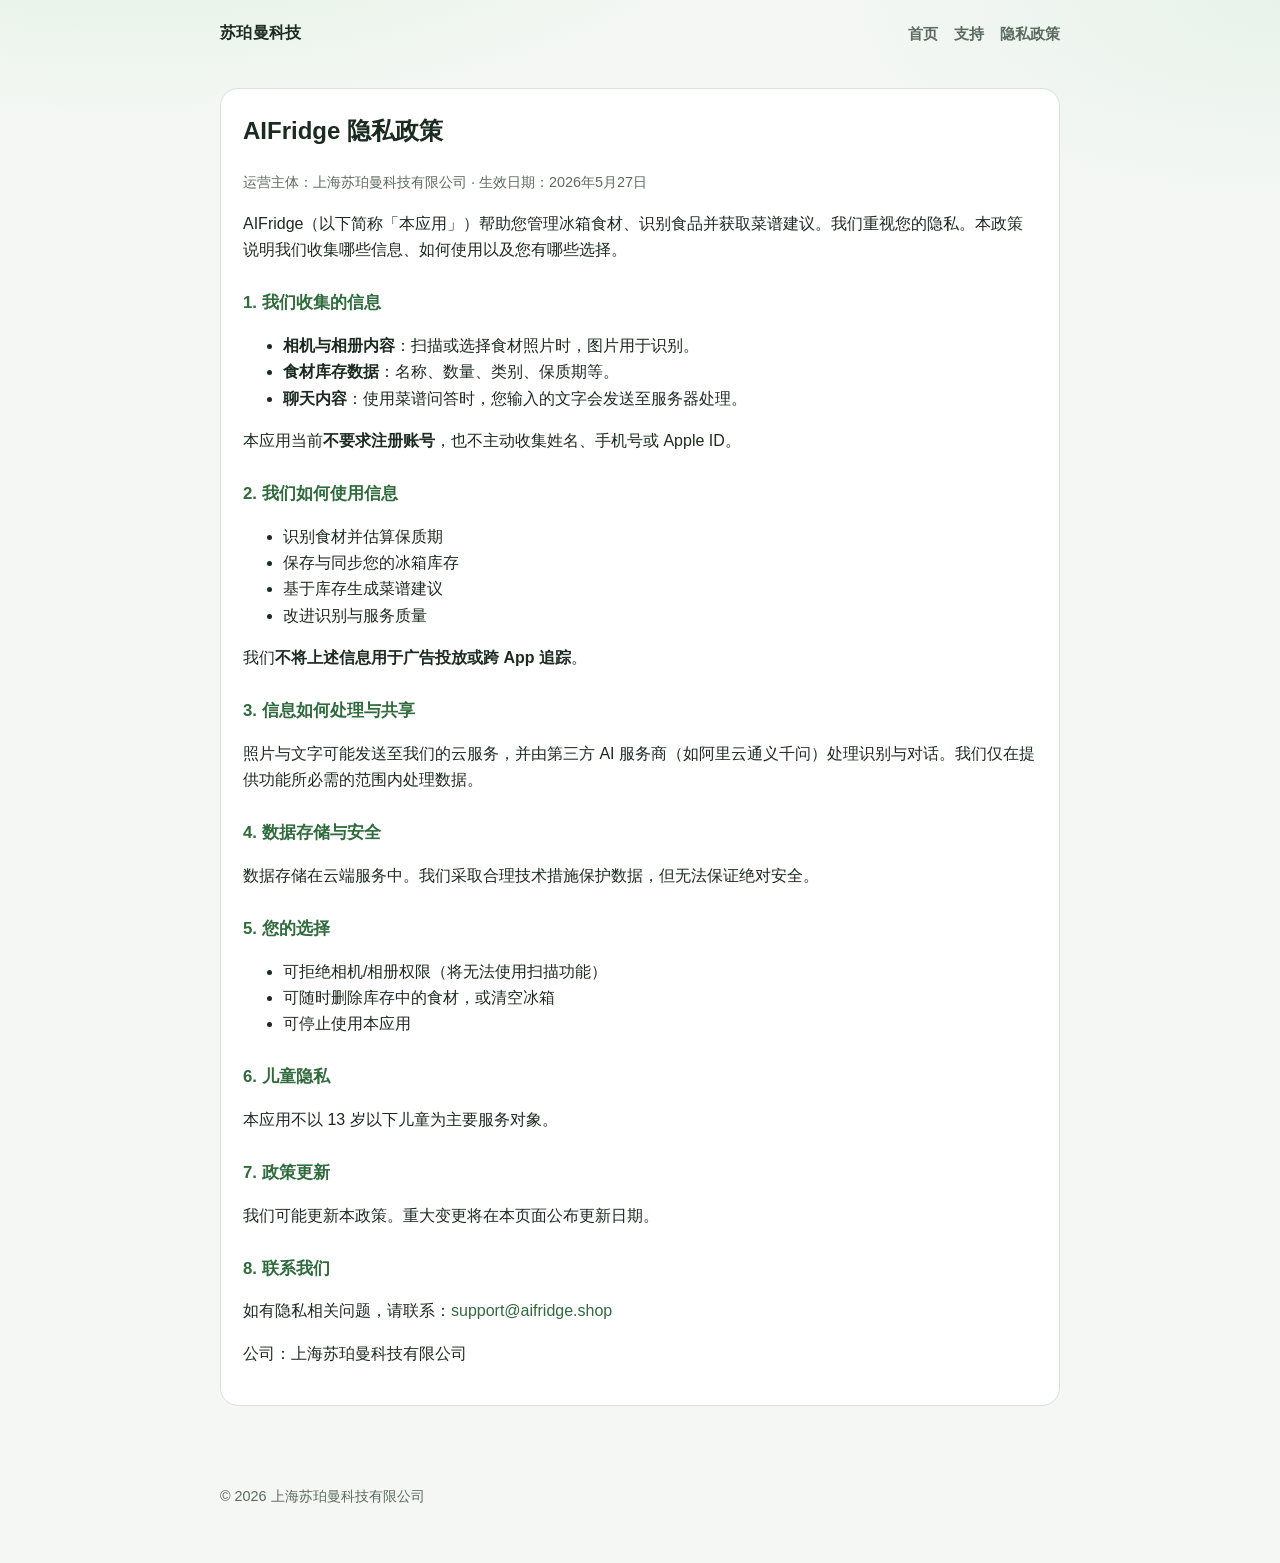
==== privacy.html @ 8b3e8989 "+add web" ====
<!DOCTYPE html>
<html lang="zh-CN">
<head>
  <meta charset="UTF-8" />
  <meta name="viewport" content="width=device-width, initial-scale=1" />
  <title>隐私政策 · AIFridge</title>
  <link rel="stylesheet" href="./styles.css" />
</head>
<body>
  <header class="top">
    <a class="brand" href="./index.html">苏珀曼科技</a>
    <nav>
      <a href="./index.html">首页</a>
      <a href="./support.html">支持</a>
      <a href="./privacy.html">隐私政策</a>
    </nav>
  </header>

  <main>
    <article class="block legal">
      <h1>AIFridge 隐私政策</h1>
      <p class="meta">运营主体：上海苏珀曼科技有限公司 · 生效日期：2026年5月27日</p>

      <p>AIFridge（以下简称「本应用」）帮助您管理冰箱食材、识别食品并获取菜谱建议。我们重视您的隐私。本政策说明我们收集哪些信息、如何使用以及您有哪些选择。</p>

      <h2>1. 我们收集的信息</h2>
      <ul>
        <li><strong>相机与相册内容</strong>：扫描或选择食材照片时，图片用于识别。</li>
        <li><strong>食材库存数据</strong>：名称、数量、类别、保质期等。</li>
        <li><strong>聊天内容</strong>：使用菜谱问答时，您输入的文字会发送至服务器处理。</li>
      </ul>
      <p>本应用当前<strong>不要求注册账号</strong>，也不主动收集姓名、手机号或 Apple ID。</p>

      <h2>2. 我们如何使用信息</h2>
      <ul>
        <li>识别食材并估算保质期</li>
        <li>保存与同步您的冰箱库存</li>
        <li>基于库存生成菜谱建议</li>
        <li>改进识别与服务质量</li>
      </ul>
      <p>我们<strong>不将上述信息用于广告投放或跨 App 追踪</strong>。</p>

      <h2>3. 信息如何处理与共享</h2>
      <p>照片与文字可能发送至我们的云服务，并由第三方 AI 服务商（如阿里云通义千问）处理识别与对话。我们仅在提供功能所必需的范围内处理数据。</p>

      <h2>4. 数据存储与安全</h2>
      <p>数据存储在云端服务中。我们采取合理技术措施保护数据，但无法保证绝对安全。</p>

      <h2>5. 您的选择</h2>
      <ul>
        <li>可拒绝相机/相册权限（将无法使用扫描功能）</li>
        <li>可随时删除库存中的食材，或清空冰箱</li>
        <li>可停止使用本应用</li>
      </ul>

      <h2>6. 儿童隐私</h2>
      <p>本应用不以 13 岁以下儿童为主要服务对象。</p>

      <h2>7. 政策更新</h2>
      <p>我们可能更新本政策。重大变更将在本页面公布更新日期。</p>

      <h2>8. 联系我们</h2>
      <p>如有隐私相关问题，请联系：<a href="mailto:support@aifridge.shop">support@aifridge.shop</a></p>
      <p>公司：上海苏珀曼科技有限公司</p>
    </article>
  </main>

  <footer>
    <p>© 2026 上海苏珀曼科技有限公司</p>
  </footer>
</body>
</html>
---- styles.css ----
:root {
  --bg: #f4f7f4;
  --ink: #1c2b1f;
  --muted: #5b6b5e;
  --accent: #2f6b3c;
  --card: #ffffff;
  --line: #d7e3d9;
}

* { box-sizing: border-box; }
body {
  margin: 0;
  font-family: -apple-system, BlinkMacSystemFont, "Segoe UI", "PingFang SC", "Hiragino Sans GB", sans-serif;
  color: var(--ink);
  background:
    radial-gradient(1200px 500px at 10% -10%, #dcefdc 0%, transparent 55%),
    radial-gradient(900px 400px at 100% 0%, #e8f2ea 0%, transparent 50%),
    var(--bg);
  line-height: 1.65;
}

a { color: var(--accent); text-decoration: none; }
a:hover { text-decoration: underline; }

.top {
  max-width: 880px;
  margin: 0 auto;
  padding: 20px 20px 0;
  display: flex;
  align-items: center;
  justify-content: space-between;
  gap: 16px;
}
.brand {
  font-weight: 800;
  color: var(--ink);
  letter-spacing: 0.02em;
}
nav { display: flex; gap: 16px; flex-wrap: wrap; }
nav a { color: var(--muted); font-size: 0.95rem; font-weight: 600; }

main { max-width: 880px; margin: 0 auto; padding: 24px 20px 64px; }

.hero {
  padding: 48px 0 28px;
}
.eyebrow {
  margin: 0 0 8px;
  color: var(--accent);
  font-weight: 700;
  letter-spacing: 0.08em;
  text-transform: uppercase;
  font-size: 0.8rem;
}
.hero h1 {
  margin: 0;
  font-size: clamp(2.4rem, 6vw, 3.6rem);
  line-height: 1.05;
  letter-spacing: -0.03em;
}
.lead {
  margin: 14px 0 0;
  max-width: 34rem;
  font-size: 1.15rem;
  color: var(--muted);
}
.actions { display: flex; gap: 12px; flex-wrap: wrap; margin-top: 24px; }
.btn {
  display: inline-block;
  background: var(--accent);
  color: #fff !important;
  padding: 12px 18px;
  border-radius: 999px;
  font-weight: 700;
  text-decoration: none !important;
}
.btn.ghost {
  background: transparent;
  color: var(--accent) !important;
  border: 1.5px solid var(--accent);
}

.block {
  background: var(--card);
  border: 1px solid var(--line);
  border-radius: 18px;
  padding: 22px 22px;
  margin-top: 18px;
}
.block h1, .block h2 { margin-top: 0; }
.legal h2 { margin-top: 1.6rem; font-size: 1.05rem; color: var(--accent); }
.meta { color: var(--muted); font-size: 0.9rem; }
.info { display: grid; grid-template-columns: 6rem 1fr; gap: 8px 12px; margin: 0; }
.info dt { color: var(--muted); }
.info dd { margin: 0; font-weight: 600; }
.note { color: var(--muted); font-size: 0.9rem; }

footer {
  max-width: 880px;
  margin: 0 auto;
  padding: 0 20px 40px;
  color: var(--muted);
  font-size: 0.9rem;
}
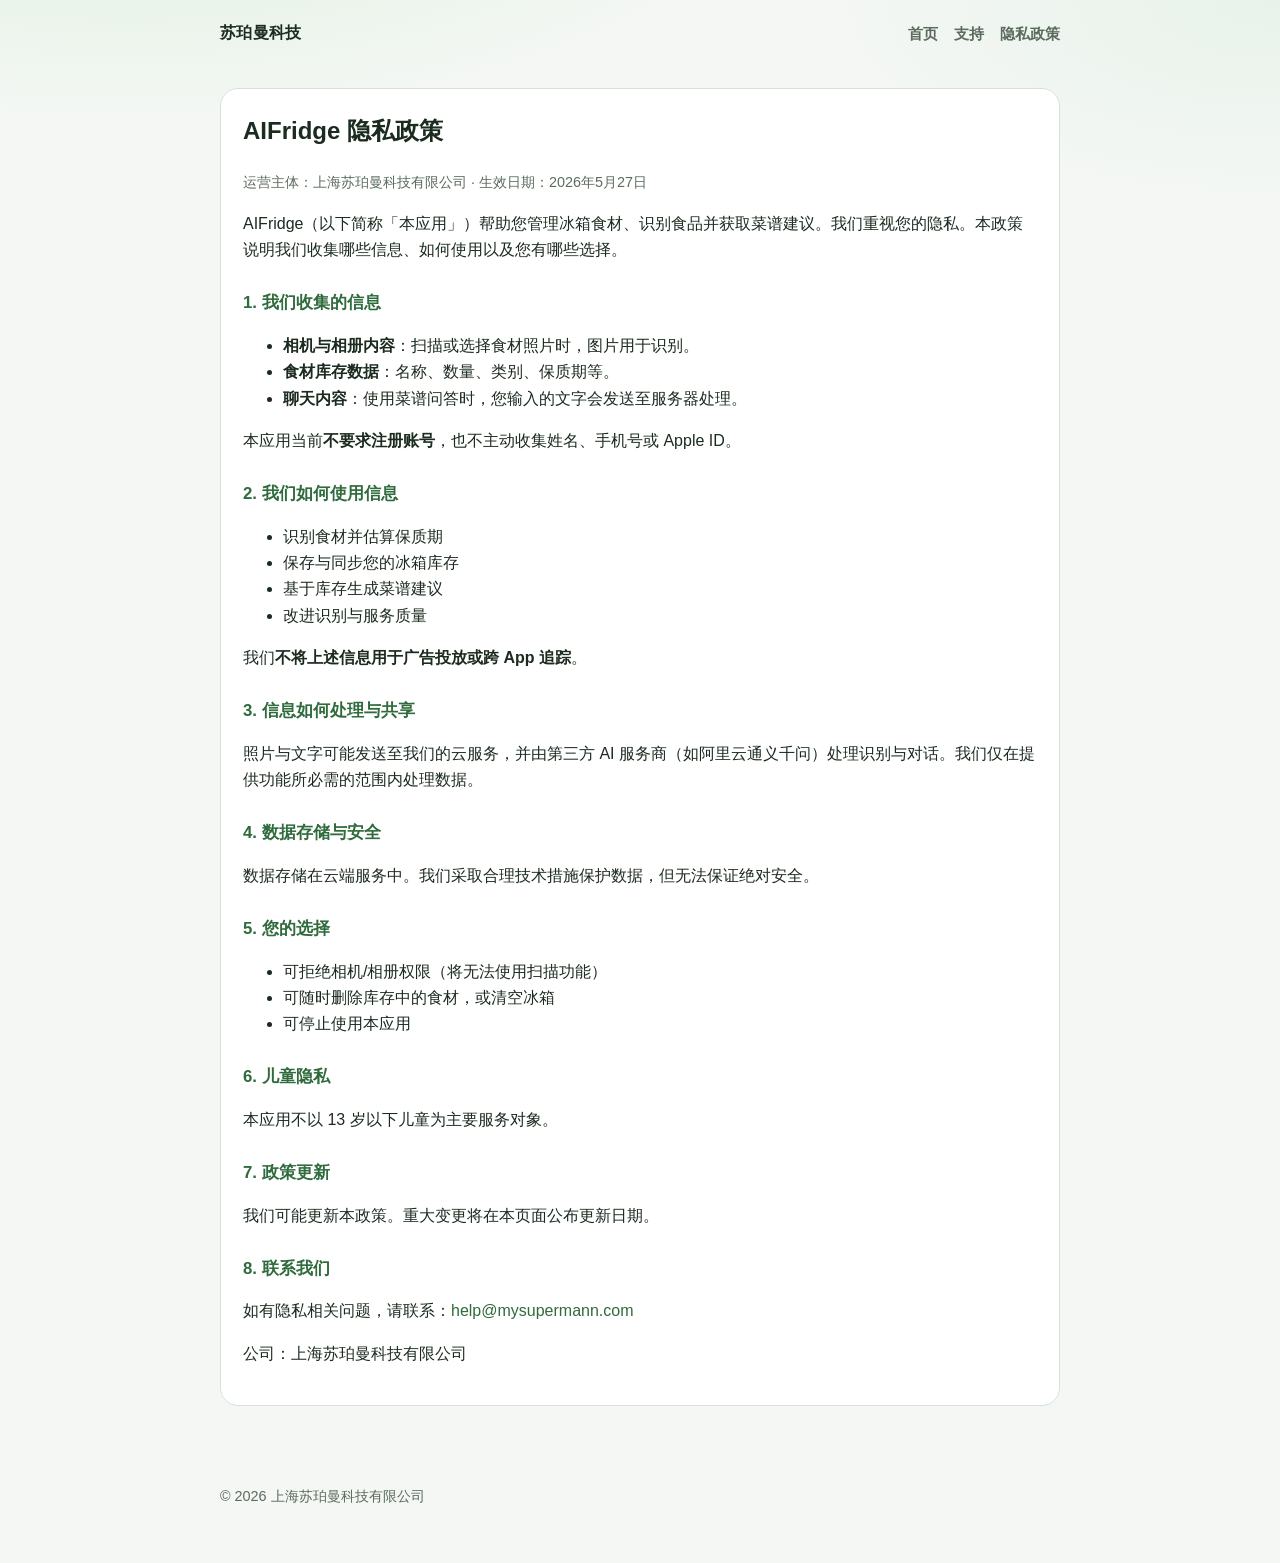
==== commit b3961e6b: "+update email address" ====
--- a/privacy.html
+++ b/privacy.html
@@ -60,7 +60,7 @@
       <p>我们可能更新本政策。重大变更将在本页面公布更新日期。</p>
 
       <h2>8. 联系我们</h2>
-      <p>如有隐私相关问题，请联系：<a href="mailto:support@aifridge.shop">support@aifridge.shop</a></p>
+      <p>如有隐私相关问题，请联系：<a href="mailto:help@mysupermann.com">help@mysupermann.com</a></p>
       <p>公司：上海苏珀曼科技有限公司</p>
     </article>
   </main>
